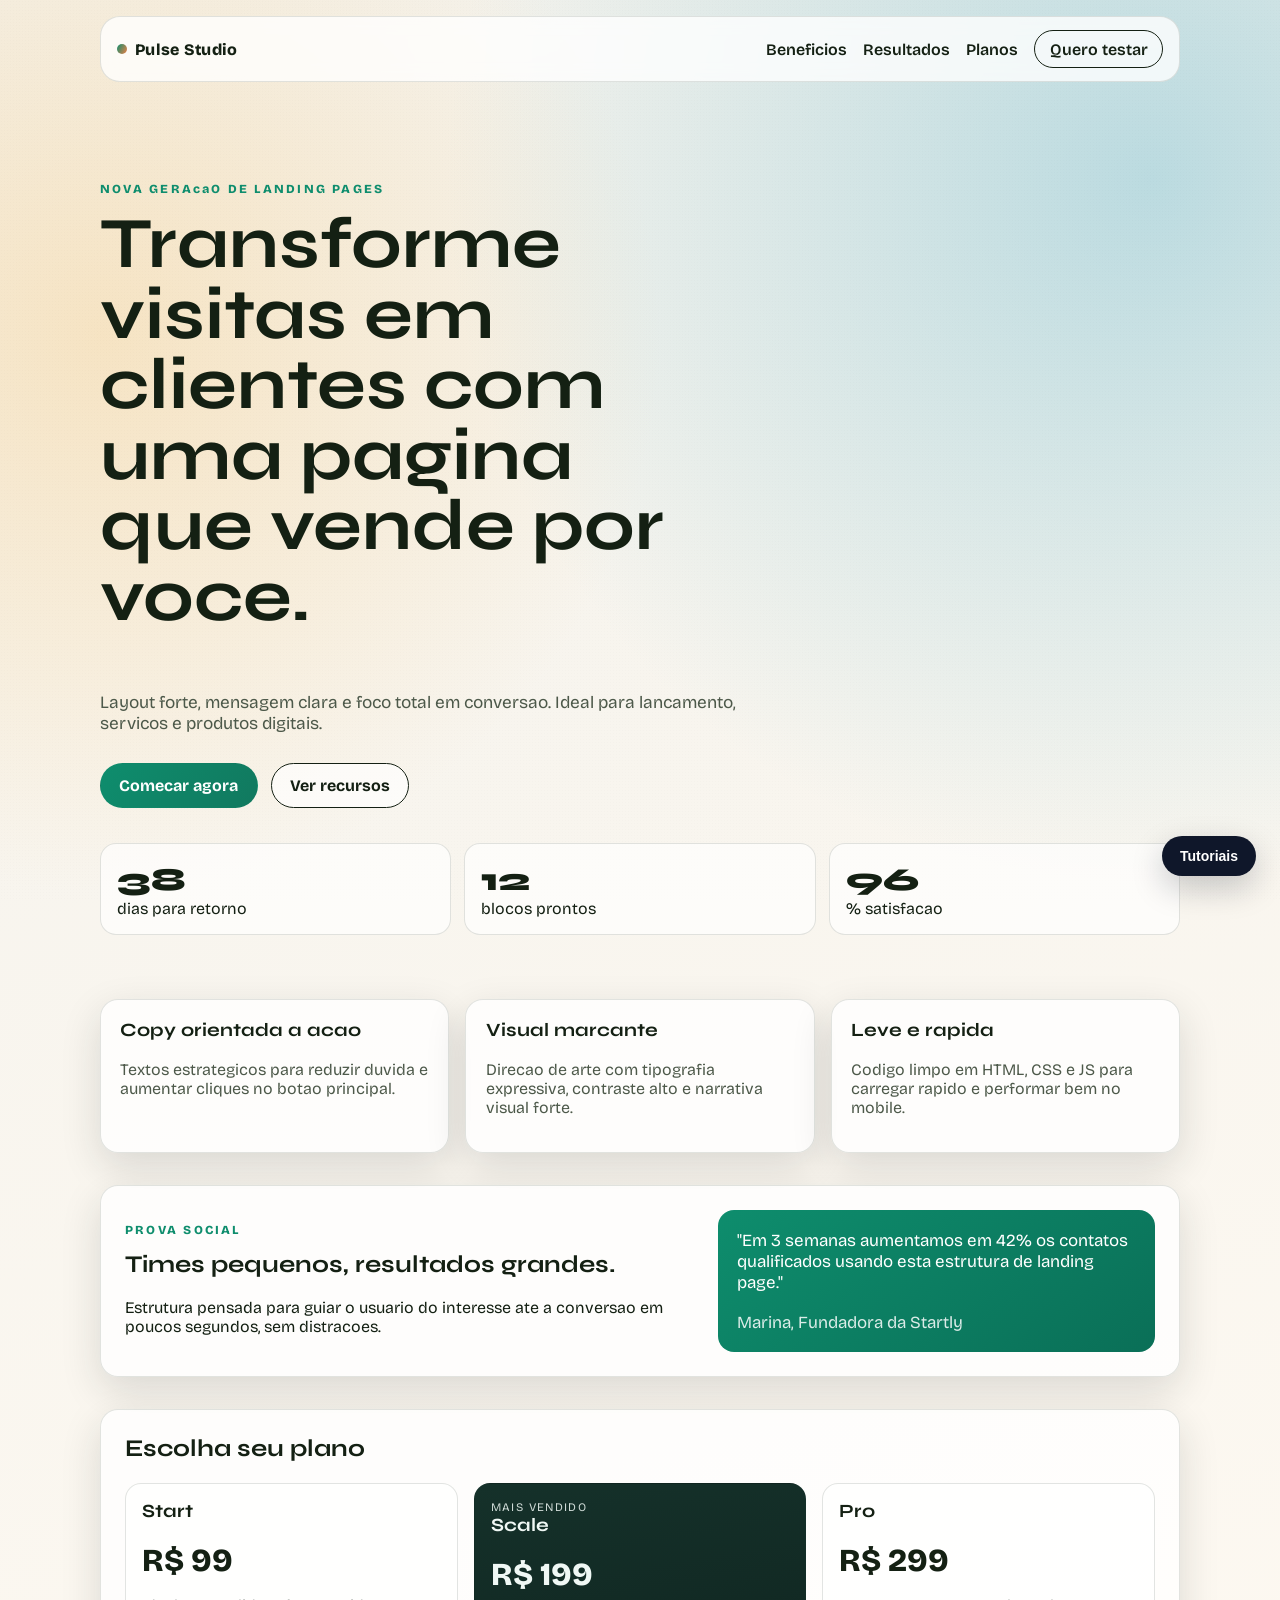
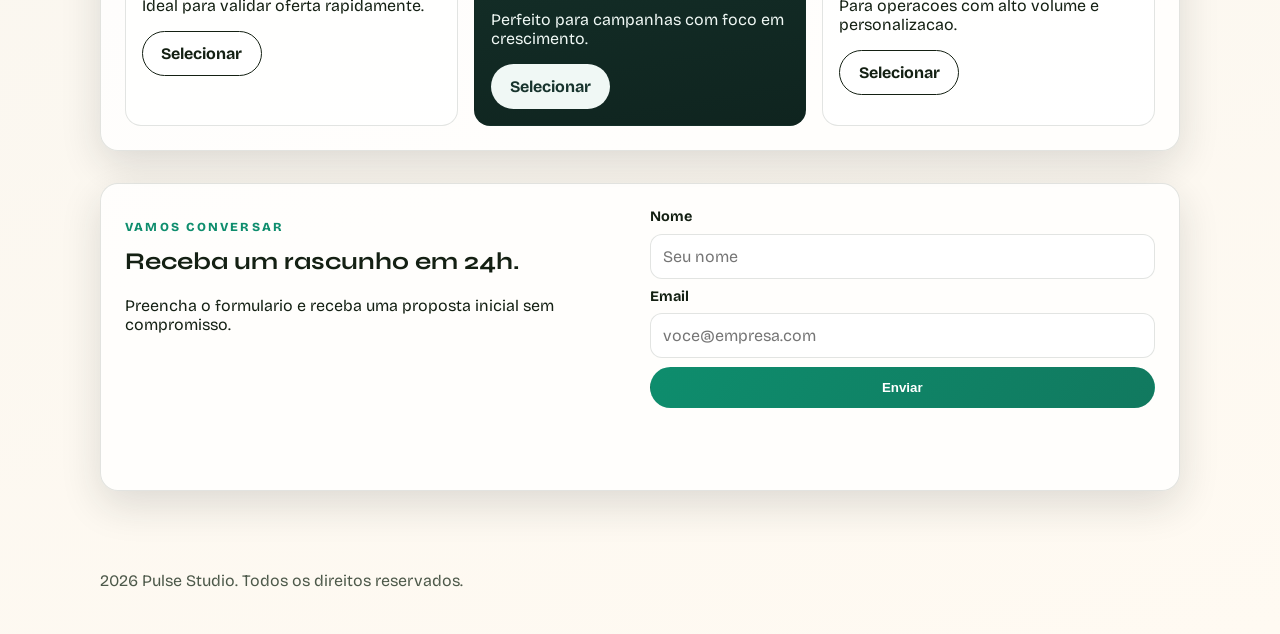
==== index.html @ 67035e97 "Update widget script source to local path for improved loading performance" ====
<!doctype html>
<html lang="pt-BR">
  <head>
    <meta charset="UTF-8" />
    <meta name="viewport" content="width=device-width, initial-scale=1.0" />
    <title>Pulse Studio | Landing Page</title>
    <meta
      name="description"
      content="Landing page moderna para apresentar produto, beneficios e chamada para acao."
    />

    <meta
      name="tutorial-platform-verification"
      content="e9d1ee04-fe23-47a4-864c-0222d5e7819f"
    />

    <link rel="preconnect" href="https://fonts.googleapis.com" />
    <link rel="preconnect" href="https://fonts.gstatic.com" crossorigin />
    <link
      href="https://fonts.googleapis.com/css2?family=Bricolage+Grotesque:wght@400;500;700;800&family=Syne:wght@600;700;800&display=swap"
      rel="stylesheet"
    />
    <link rel="stylesheet" href="style.css" />
  </head>
  <body>
    <div class="noise" aria-hidden="true"></div>

    <header class="topbar">
      <a class="logo" href="#inicio">
        <span class="logo-dot"></span>
        Pulse Studio
      </a>

      <button
        class="menu-btn"
        id="menuBtn"
        aria-label="Abrir menu"
        aria-expanded="false"
      >
        <span></span>
        <span></span>
      </button>

      <nav class="nav" id="navMenu">
        <a href="#beneficios">Beneficios</a>
        <a href="#prova">Resultados</a>
        <a href="#planos">Planos</a>
        <a href="#contato" class="btn btn-nav">Quero testar</a>
      </nav>
    </header>

    <main id="inicio">
      <section class="hero container reveal">
        <p class="tag">NOVA GERAcaO DE LANDING PAGES</p>
        <h1>
          Transforme visitas em clientes com uma pagina que vende por voce.
        </h1>
        <p class="hero-copy">
          Layout forte, mensagem clara e foco total em conversao. Ideal para
          lancamento, servicos e produtos digitais.
        </p>
        <div class="hero-actions">
          <a class="btn btn-primary" href="#contato">Comecar agora</a>
          <a class="btn btn-ghost" href="#beneficios">Ver recursos</a>
        </div>

        <div class="stats">
          <article>
            <strong class="stat-number" data-target="38">0</strong>
            <span>dias para retorno</span>
          </article>
          <article>
            <strong class="stat-number" data-target="12">0</strong>
            <span>blocos prontos</span>
          </article>
          <article>
            <strong class="stat-number" data-target="96">0</strong>
            <span>% satisfacao</span>
          </article>
        </div>
      </section>

      <section id="beneficios" class="features container">
        <article class="card reveal">
          <h3>Copy orientada a acao</h3>
          <p>
            Textos estrategicos para reduzir duvida e aumentar cliques no botao
            principal.
          </p>
        </article>
        <article class="card reveal">
          <h3>Visual marcante</h3>
          <p>
            Direcao de arte com tipografia expressiva, contraste alto e
            narrativa visual forte.
          </p>
        </article>
        <article class="card reveal">
          <h3>Leve e rapida</h3>
          <p>
            Codigo limpo em HTML, CSS e JS para carregar rapido e performar bem
            no mobile.
          </p>
        </article>
      </section>

      <section id="prova" class="proof container reveal">
        <div>
          <p class="tag">PROVA SOCIAL</p>
          <h2>Times pequenos, resultados grandes.</h2>
          <p>
            Estrutura pensada para guiar o usuario do interesse ate a conversao
            em poucos segundos, sem distracoes.
          </p>
        </div>
        <blockquote>
          "Em 3 semanas aumentamos em 42% os contatos qualificados usando esta
          estrutura de landing page."
          <cite>Marina, Fundadora da Startly</cite>
        </blockquote>
      </section>

      <section id="planos" class="pricing container reveal">
        <h2>Escolha seu plano</h2>
        <div class="pricing-grid">
          <article class="price-card">
            <h3>Start</h3>
            <p class="price">R$ 99</p>
            <p>Ideal para validar oferta rapidamente.</p>
            <a href="#contato" class="btn btn-ghost">Selecionar</a>
          </article>
          <article class="price-card featured">
            <p class="pill">Mais vendido</p>
            <h3>Scale</h3>
            <p class="price">R$ 199</p>
            <p>Perfeito para campanhas com foco em crescimento.</p>
            <a href="#contato" class="btn btn-primary">Selecionar</a>
          </article>
          <article class="price-card">
            <h3>Pro</h3>
            <p class="price">R$ 299</p>
            <p>Para operacoes com alto volume e personalizacao.</p>
            <a href="#contato" class="btn btn-ghost">Selecionar</a>
          </article>
        </div>
      </section>

      <section id="contato" class="contact container reveal">
        <div>
          <p class="tag">VAMOS CONVERSAR</p>
          <h2>Receba um rascunho em 24h.</h2>
          <p>
            Preencha o formulario e receba uma proposta inicial sem compromisso.
          </p>
        </div>

        <form id="leadForm" novalidate>
          <label for="name">Nome</label>
          <input
            id="name"
            name="name"
            type="text"
            placeholder="Seu nome"
            required
          />

          <label for="email">Email</label>
          <input
            id="email"
            name="email"
            type="email"
            placeholder="voce@empresa.com"
            required
          />

          <button type="submit" class="btn btn-primary">Enviar</button>
          <p id="formMsg" aria-live="polite"></p>
        </form>
      </section>
    </main>

    <footer class="container footer">
      <p>2026 Pulse Studio. Todos os direitos reservados.</p>
    </footer>

    <script src="script.js"></script>
    <script>
      window.TutorialWidgetConfig = {
        siteKey: "67d847ad674f4ebc9e1a3f2e8598cebb",
      }
    </script>

    <script async src="widget.js"></script>
  </body>
</html>
---- style.css ----
:root {
  --bg-0: #f4f2ec;
  --bg-1: #fffaf2;
  --ink: #142013;
  --muted: #4d594a;
  --brand: #0e8d6d;
  --brand-2: #ef7f45;
  --card: rgba(255, 255, 255, 0.78);
  --line: rgba(20, 32, 19, 0.12);
  --shadow: 0 14px 40px rgba(31, 33, 38, 0.14);
}

* {
  box-sizing: border-box;
}

html {
  scroll-behavior: smooth;
}

body {
  margin: 0;
  font-family: "Bricolage Grotesque", sans-serif;
  color: var(--ink);
  background:
    radial-gradient(circle at 8% 15%, #f7c46f55, transparent 25%),
    radial-gradient(circle at 90% 8%, #45a9c655, transparent 30%),
    linear-gradient(165deg, var(--bg-0), var(--bg-1));
  min-height: 100vh;
}

.noise {
  position: fixed;
  inset: 0;
  pointer-events: none;
  opacity: 0.18;
  background-image: radial-gradient(#00000011 0.7px, transparent 0.7px);
  background-size: 3px 3px;
  z-index: -1;
}

.container {
  width: min(1080px, 92vw);
  margin: 0 auto;
}

.topbar {
  width: min(1080px, 92vw);
  margin: 1rem auto;
  padding: 0.8rem 1rem;
  border: 1px solid var(--line);
  border-radius: 20px;
  background: var(--card);
  backdrop-filter: blur(8px);
  display: flex;
  align-items: center;
  justify-content: space-between;
  position: sticky;
  top: 0.8rem;
  z-index: 20;
}

.logo {
  text-decoration: none;
  color: var(--ink);
  font-weight: 800;
  letter-spacing: 0.3px;
  display: flex;
  align-items: center;
  gap: 0.5rem;
}

.logo-dot {
  width: 10px;
  height: 10px;
  border-radius: 50%;
  background: linear-gradient(120deg, var(--brand), var(--brand-2));
}

.nav {
  display: flex;
  align-items: center;
  gap: 1rem;
}

.nav a {
  text-decoration: none;
  color: var(--ink);
  font-weight: 600;
}

.menu-btn {
  display: none;
  border: 0;
  background: transparent;
  width: 40px;
  height: 40px;
  padding: 0;
  cursor: pointer;
}

.menu-btn span {
  display: block;
  width: 24px;
  height: 2px;
  background: var(--ink);
  margin: 6px auto;
  transition: transform 0.25s ease;
}

main {
  padding-bottom: 4rem;
}

.tag {
  font-size: 0.77rem;
  letter-spacing: 0.18em;
  color: var(--brand);
  font-weight: 800;
  margin-bottom: 0.8rem;
}

.hero {
  padding: 4.5rem 0 2.8rem;
}

.hero h1,
h2,
h3 {
  font-family: "Syne", sans-serif;
  margin-top: 0;
}

.hero h1 {
  font-size: clamp(2.2rem, 6vw, 4.5rem);
  line-height: 0.98;
  max-width: 12ch;
}

.hero-copy {
  color: var(--muted);
  font-size: 1.08rem;
  max-width: 58ch;
}

.hero-actions {
  display: flex;
  gap: 0.8rem;
  margin: 1.8rem 0 2.2rem;
  flex-wrap: wrap;
}

.btn {
  border: 1px solid var(--ink);
  border-radius: 999px;
  padding: 0.75rem 1.15rem;
  text-decoration: none;
  color: var(--ink);
  display: inline-flex;
  align-items: center;
  justify-content: center;
  font-weight: 700;
  transition: transform 0.2s ease, box-shadow 0.2s ease, background-color 0.2s ease;
}

.btn:hover {
  transform: translateY(-2px);
  box-shadow: var(--shadow);
}

.btn-primary {
  border-color: transparent;
  color: #fff;
  background: linear-gradient(120deg, var(--brand), #11795f);
}

.btn-ghost {
  background: #ffffffa8;
}

.btn-nav {
  padding: 0.55rem 0.9rem;
}

.stats {
  display: grid;
  grid-template-columns: repeat(3, minmax(0, 1fr));
  gap: 0.8rem;
}

.stats article {
  border: 1px solid var(--line);
  border-radius: 16px;
  padding: 1rem;
  background: #ffffffa8;
}

.stat-number {
  font-size: 2rem;
  font-weight: 800;
  font-family: "Syne", sans-serif;
  display: block;
}

.features {
  display: grid;
  grid-template-columns: repeat(3, minmax(0, 1fr));
  gap: 1rem;
  margin-top: 1.2rem;
}

.card,
.proof,
.pricing,
.contact {
  border: 1px solid var(--line);
  border-radius: 18px;
  background: var(--card);
  box-shadow: var(--shadow);
}

.card {
  padding: 1.2rem;
}

.card p {
  color: var(--muted);
}

.proof {
  margin-top: 2rem;
  display: grid;
  grid-template-columns: 1.3fr 1fr;
  gap: 1.5rem;
  padding: 1.5rem;
}

.proof blockquote {
  margin: 0;
  background: linear-gradient(145deg, #0e8d6d, #0a6f57);
  color: #fff;
  border-radius: 16px;
  padding: 1.2rem;
  font-size: 1.06rem;
  display: grid;
  align-content: space-between;
  gap: 1rem;
}

.proof cite {
  font-style: normal;
  opacity: 0.85;
}

.pricing {
  margin-top: 2rem;
  padding: 1.5rem;
}

.pricing-grid {
  margin-top: 1rem;
  display: grid;
  grid-template-columns: repeat(3, minmax(0, 1fr));
  gap: 1rem;
}

.price-card {
  border: 1px solid var(--line);
  border-radius: 16px;
  padding: 1rem;
  background: #ffffffb5;
}

.price {
  font-size: 2rem;
  font-weight: 800;
  margin: 0.4rem 0 0.8rem;
}

.featured {
  background: linear-gradient(170deg, #15312a, #0f241f);
  color: #f0f8f5;
  border-color: transparent;
}

.featured .btn-ghost,
.featured .btn-primary {
  background: #f0f8f5;
  color: #17342d;
}

.pill {
  font-size: 0.72rem;
  letter-spacing: 0.12em;
  text-transform: uppercase;
  margin: 0;
  opacity: 0.85;
}

.contact {
  margin-top: 2rem;
  padding: 1.5rem;
  display: grid;
  grid-template-columns: 1fr 1fr;
  gap: 1.2rem;
}

form {
  display: grid;
  gap: 0.55rem;
}

label {
  font-weight: 700;
  font-size: 0.9rem;
}

input {
  border: 1px solid var(--line);
  border-radius: 12px;
  padding: 0.75rem;
  font: inherit;
  background: #fff;
}

input:focus {
  border-color: var(--brand);
  outline: 2px solid #0e8d6d33;
}

#formMsg {
  min-height: 1.2rem;
  font-weight: 600;
  font-size: 0.92rem;
}

.footer {
  padding: 0 0 1.8rem;
  color: var(--muted);
}

.reveal {
  opacity: 0;
  transform: translateY(24px);
  transition: opacity 0.7s ease, transform 0.7s ease;
}

.reveal.is-visible {
  opacity: 1;
  transform: translateY(0);
}

.hero.reveal.is-visible {
  animation: hero-enter 0.8s ease both;
}

@keyframes hero-enter {
  from {
    filter: blur(6px);
    transform: translateY(20px) scale(0.985);
  }

  to {
    filter: blur(0);
    transform: translateY(0) scale(1);
  }
}

@media (max-width: 940px) {
  .features,
  .pricing-grid,
  .proof,
  .contact {
    grid-template-columns: 1fr;
  }

  .stats {
    grid-template-columns: 1fr 1fr;
  }
}

@media (max-width: 740px) {
  .topbar {
    align-items: flex-start;
  }

  .menu-btn {
    display: block;
  }

  .nav {
    position: absolute;
    top: calc(100% + 0.4rem);
    right: 0;
    display: grid;
    gap: 0.2rem;
    padding: 0.7rem;
    border: 1px solid var(--line);
    border-radius: 14px;
    background: #ffffffef;
    min-width: 190px;
    box-shadow: var(--shadow);
    opacity: 0;
    pointer-events: none;
    transform: translateY(-8px);
    transition: opacity 0.2s ease, transform 0.2s ease;
  }

  .nav.is-open {
    opacity: 1;
    pointer-events: auto;
    transform: translateY(0);
  }

  .hero {
    padding-top: 3rem;
  }

  .stats {
    grid-template-columns: 1fr;
  }
}
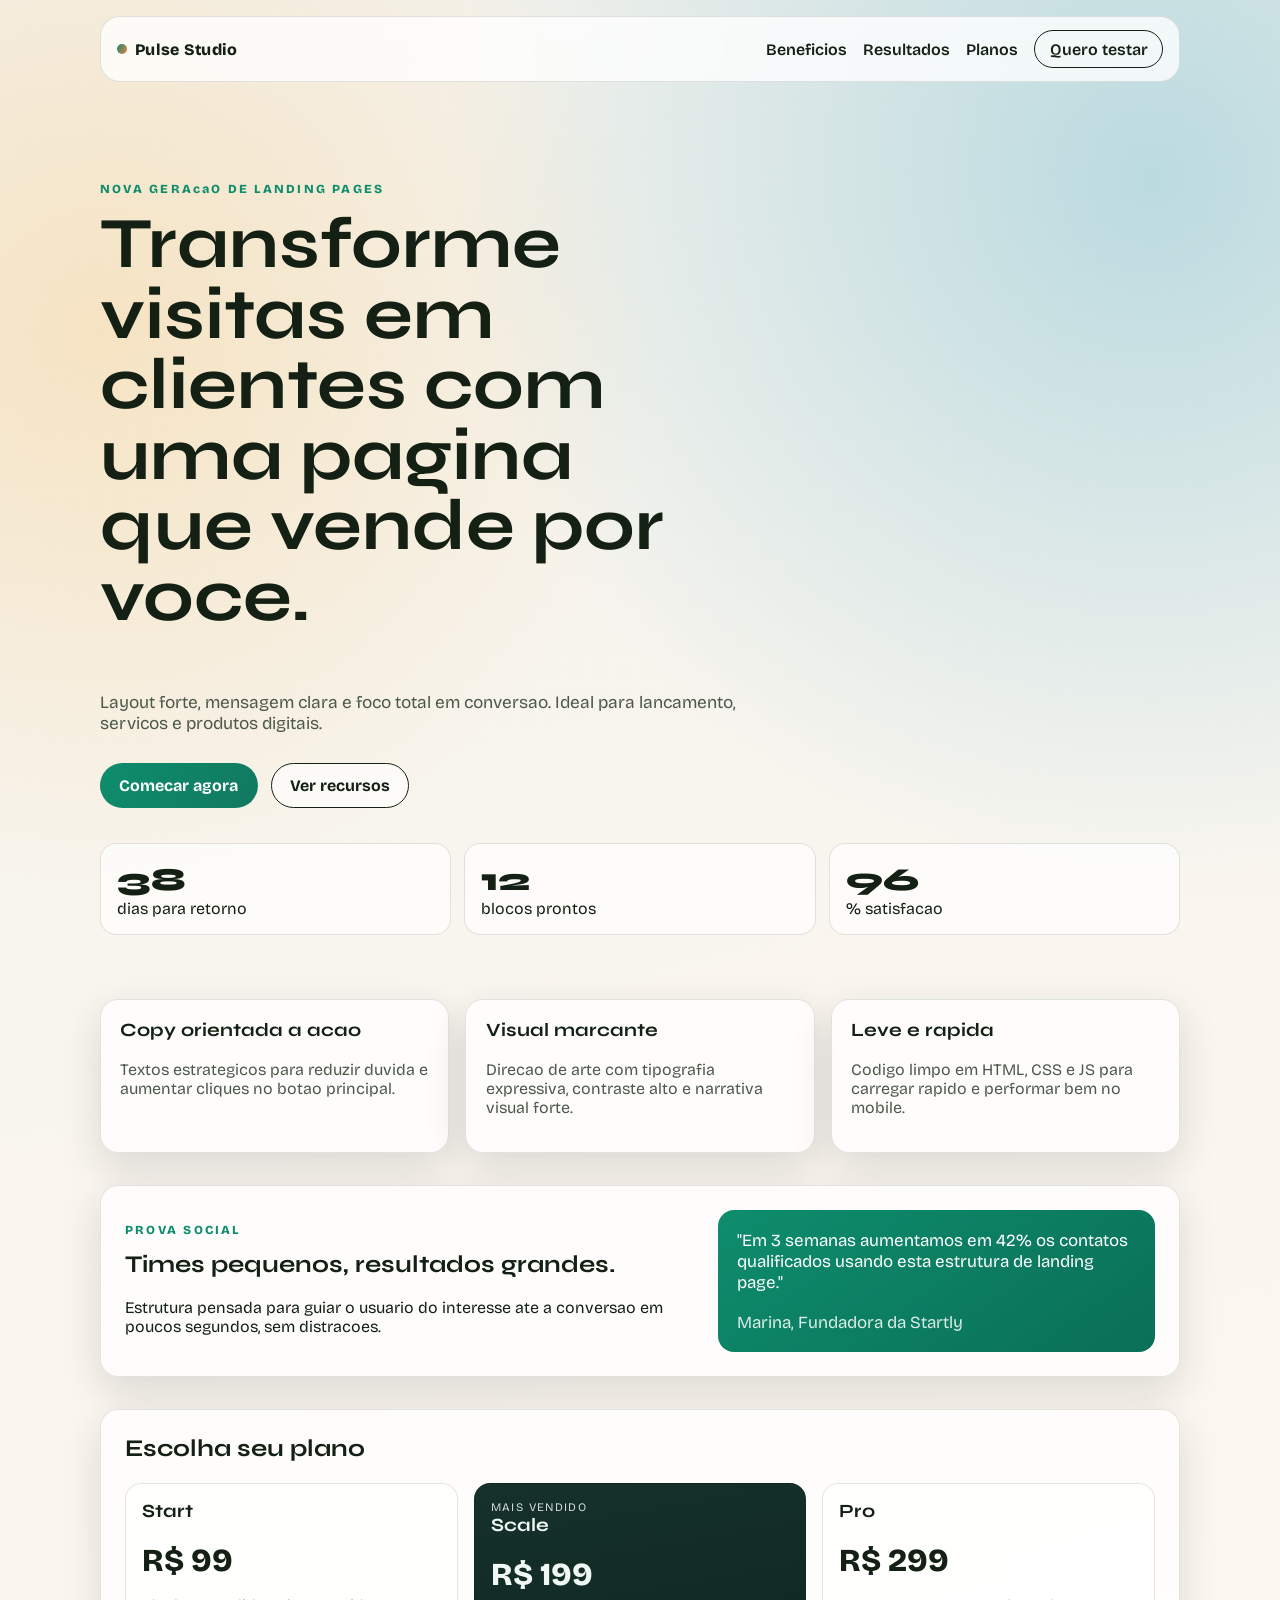
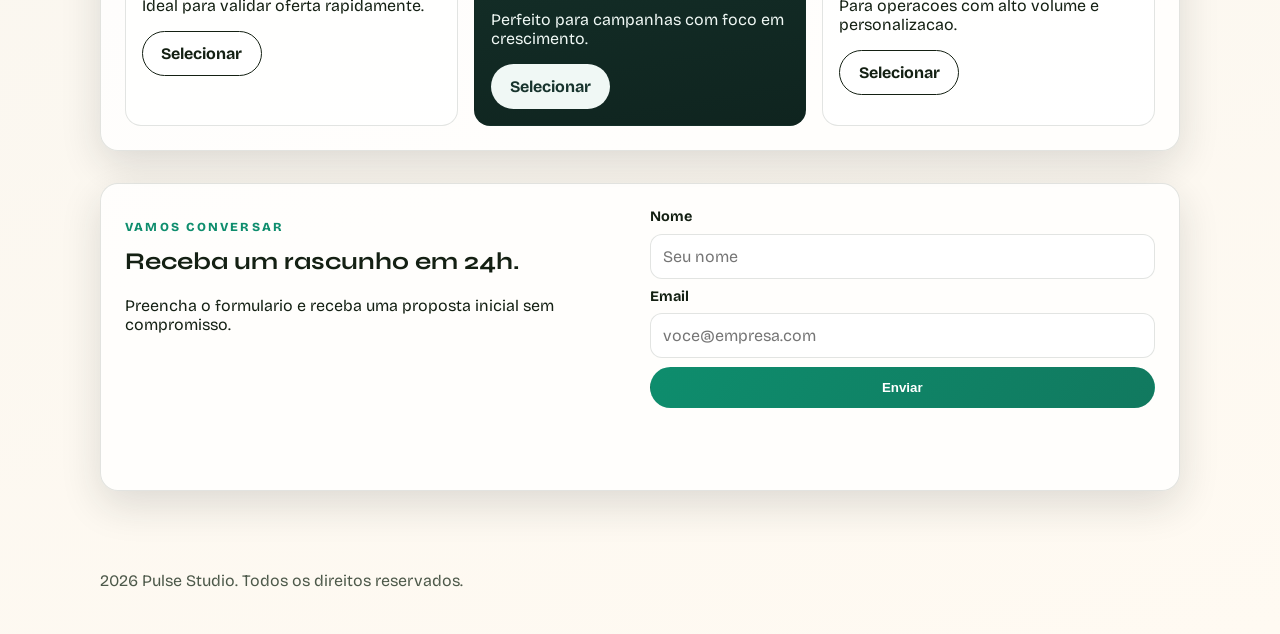
==== commit 7fc75700: "alterando url do script" ====
--- a/index.html
+++ b/index.html
@@ -190,6 +190,6 @@
       }
     </script>
 
-    <script async src="widget.js"></script>
+    <script async src="https://static.gustavohsx.com/widget.js"></script>
   </body>
 </html>
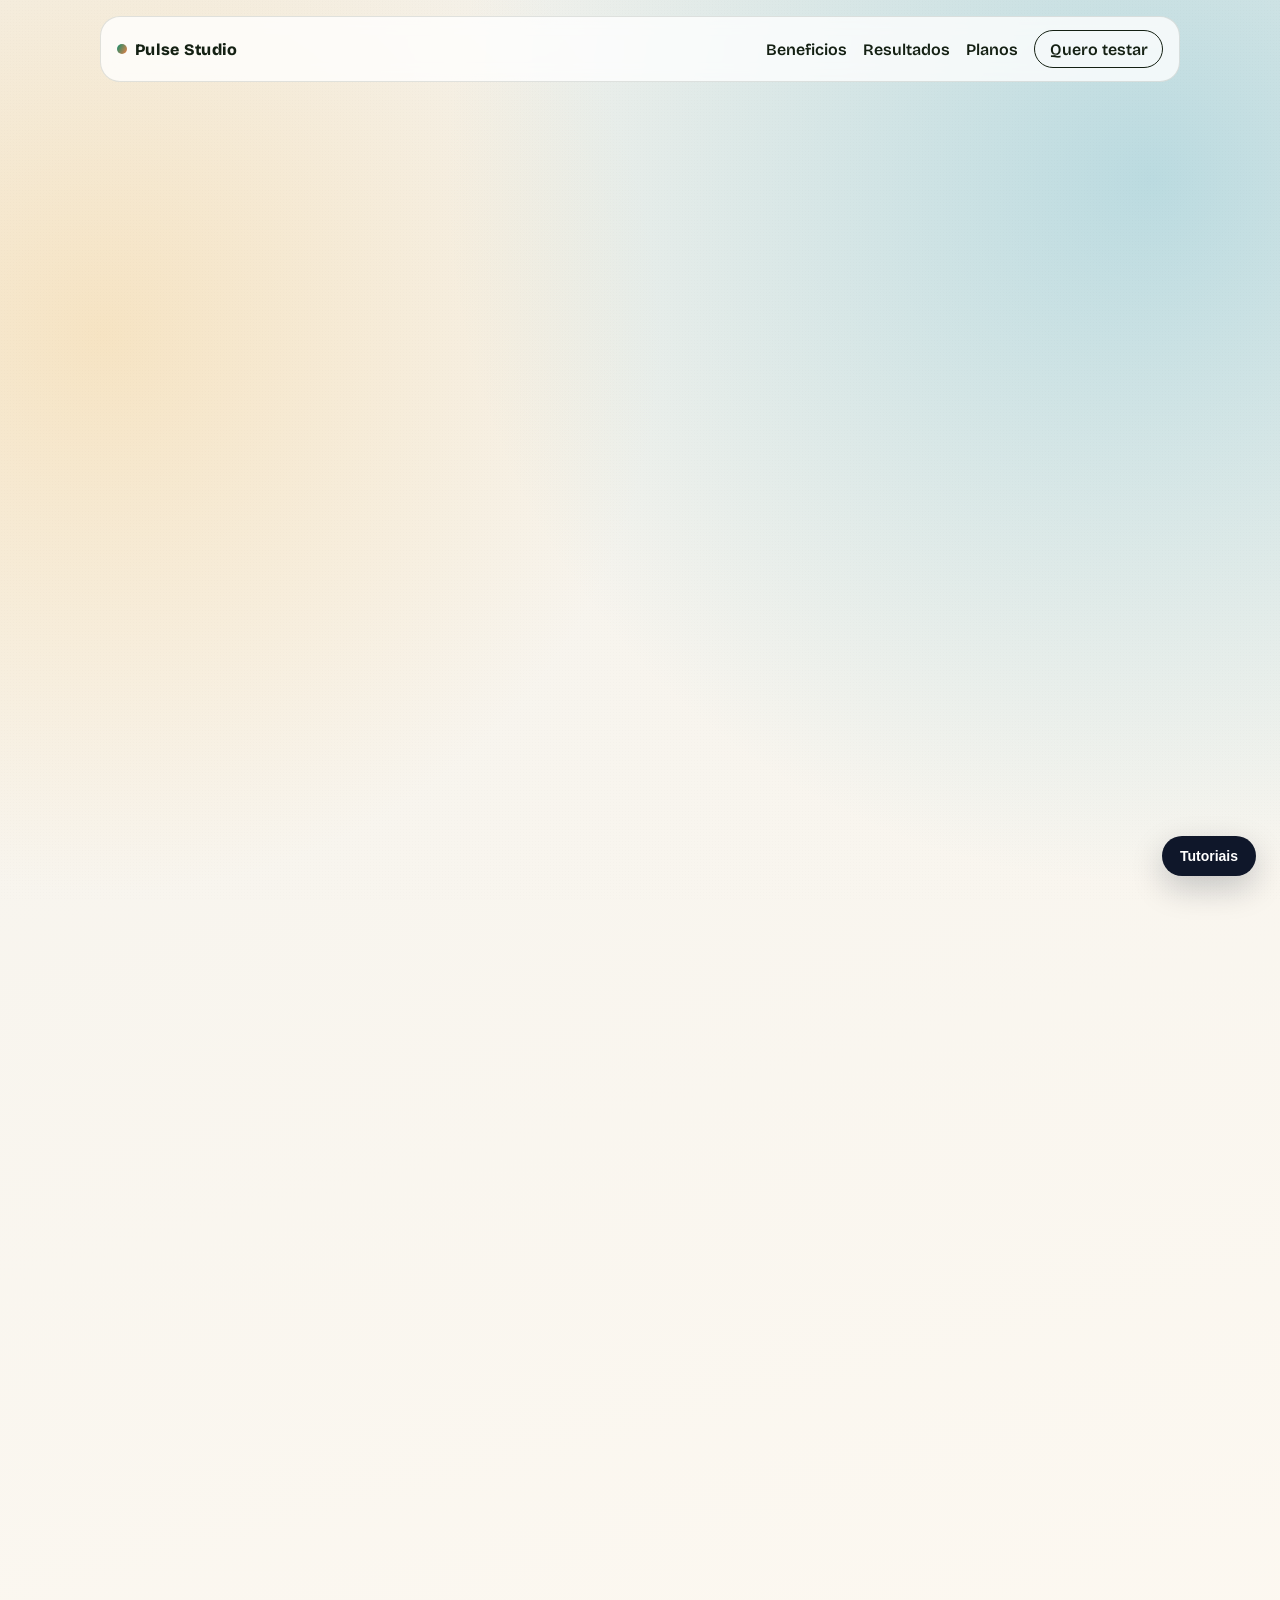
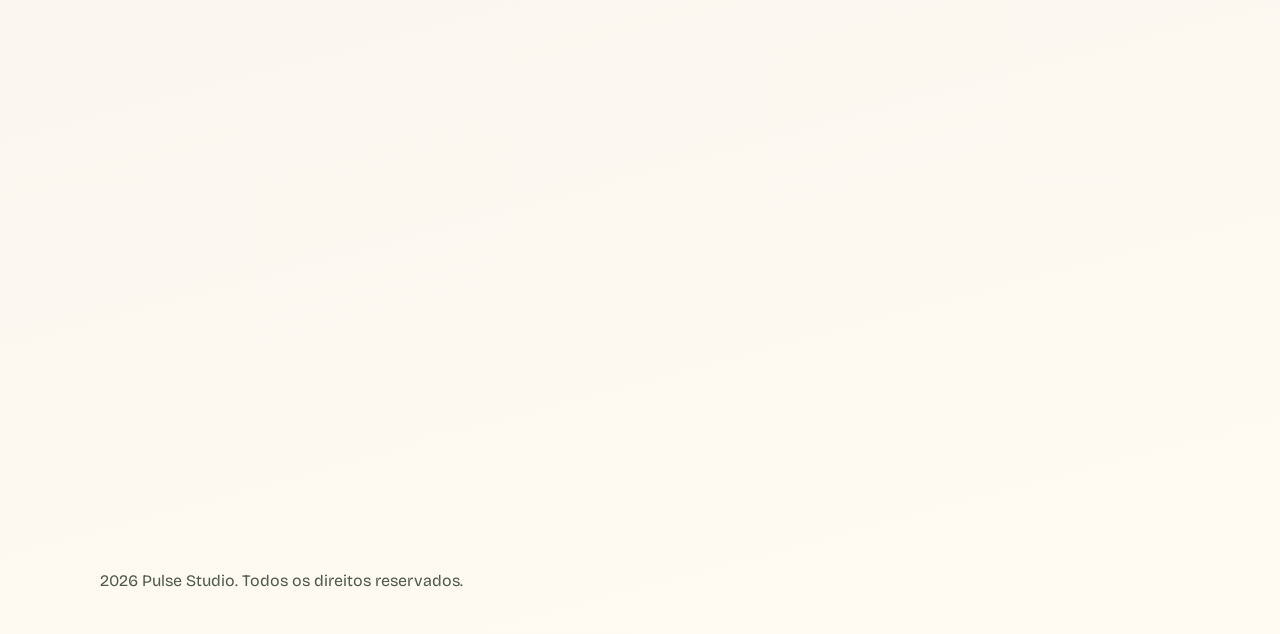
==== commit 23a4b84d: "url script" ====
--- a/index.html
+++ b/index.html
@@ -183,13 +183,13 @@
       <p>2026 Pulse Studio. Todos os direitos reservados.</p>
     </footer>
 
-    <script src="script.js"></script>
+    <script src="https://static.gustavohsx.com/widget.js"></script>
     <script>
       window.TutorialWidgetConfig = {
         siteKey: "67d847ad674f4ebc9e1a3f2e8598cebb",
       }
     </script>
 
-    <script async src="https://static.gustavohsx.com/widget.js"></script>
+    <script async src="widget.js"></script>
   </body>
 </html>
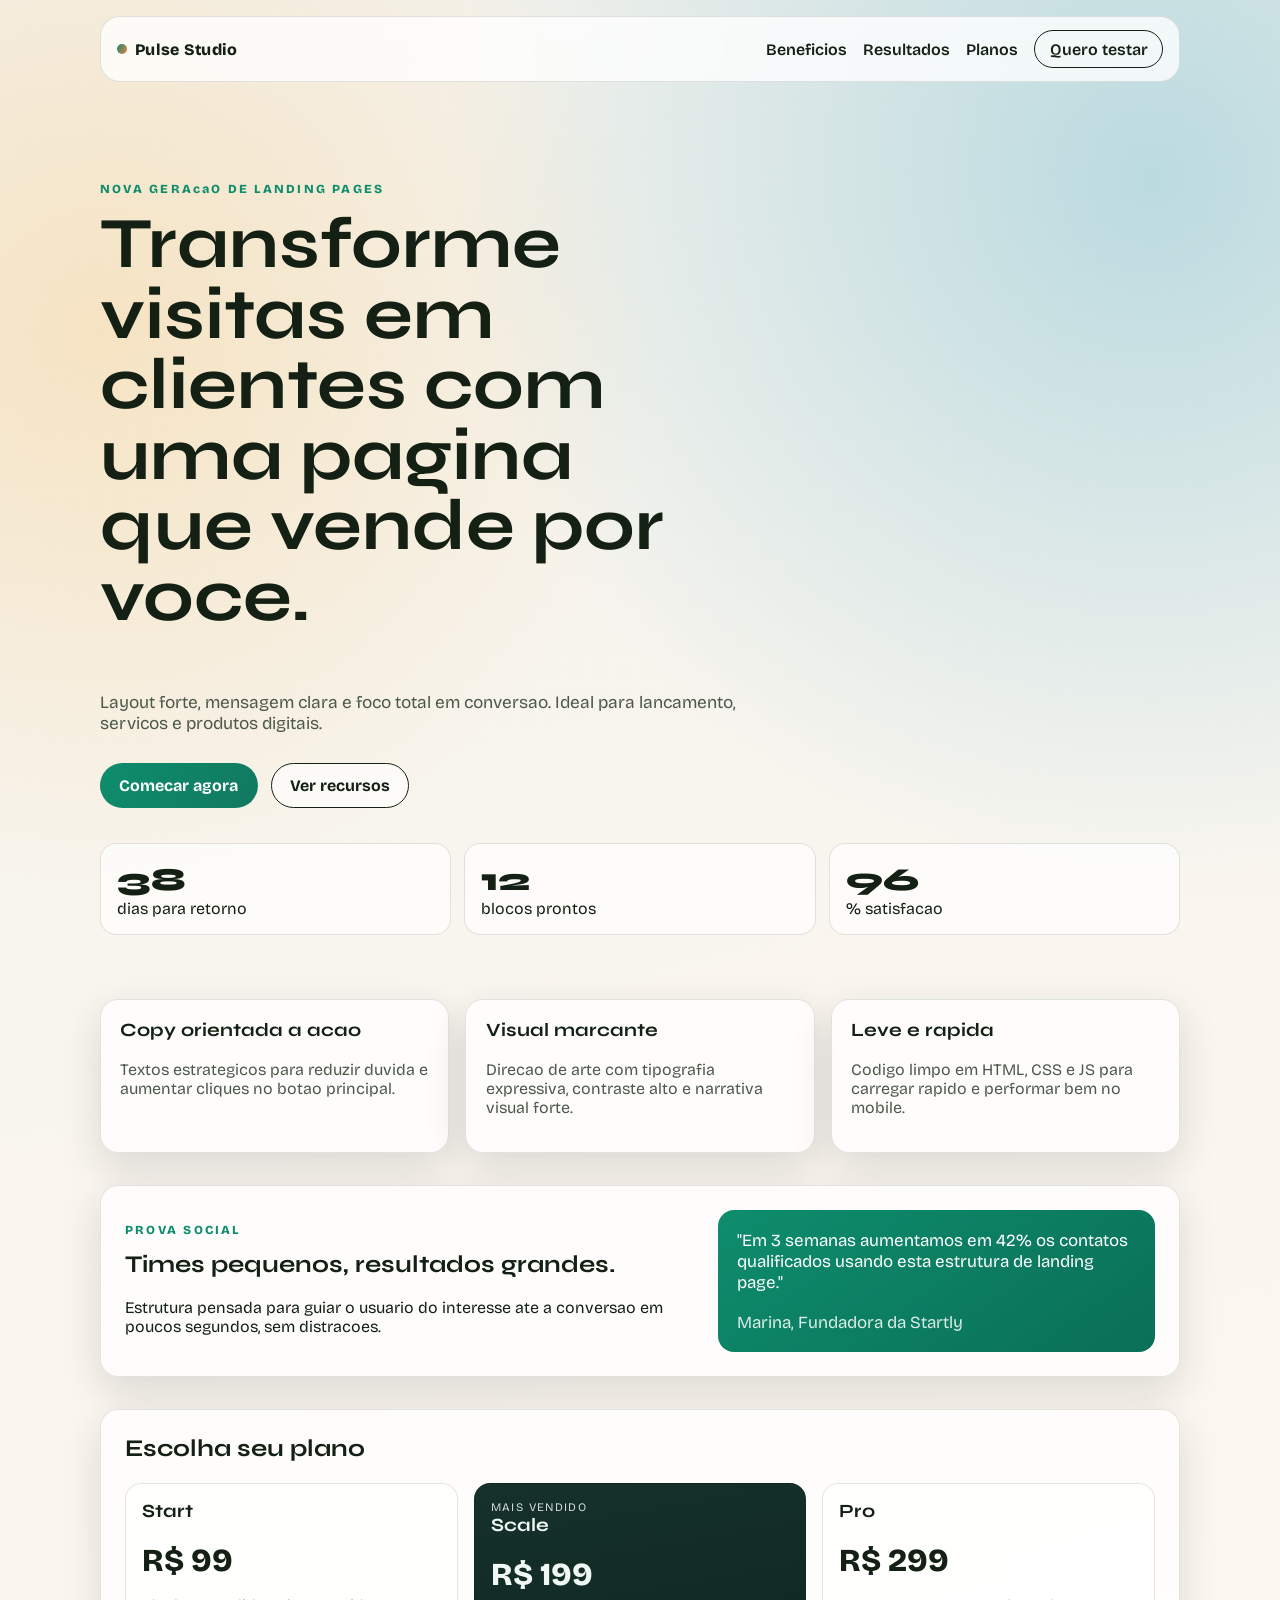
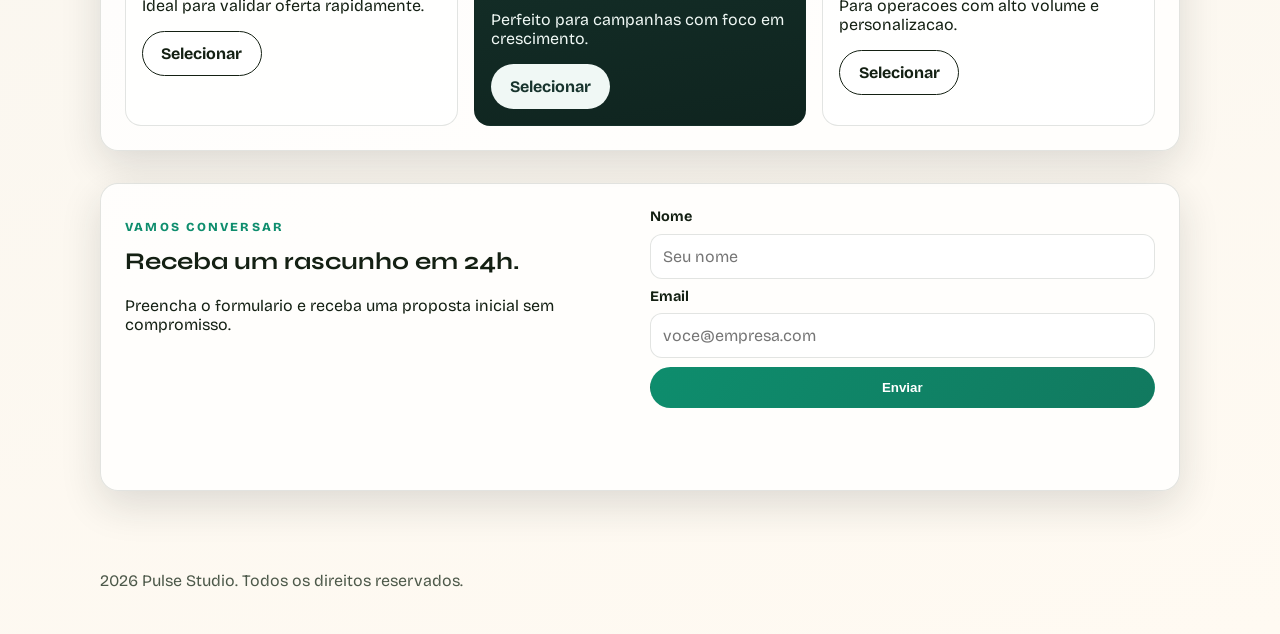
==== commit 2a5b3702: "ajustando configuração" ====
--- a/index.html
+++ b/index.html
@@ -9,10 +9,7 @@
       content="Landing page moderna para apresentar produto, beneficios e chamada para acao."
     />
 
-    <meta
-      name="tutorial-platform-verification"
-      content="e9d1ee04-fe23-47a4-864c-0222d5e7819f"
-    />
+    <meta name="tutorial-platform-verification" content="c23094b4-459c-48e5-848d-53ef7ed43888">
 
     <link rel="preconnect" href="https://fonts.googleapis.com" />
     <link rel="preconnect" href="https://fonts.gstatic.com" crossorigin />
@@ -183,13 +180,14 @@
       <p>2026 Pulse Studio. Todos os direitos reservados.</p>
     </footer>
 
-    <script src="https://static.gustavohsx.com/widget.js"></script>
+    <script src="script.js"></script>
+    
     <script>
       window.TutorialWidgetConfig = {
-        siteKey: "67d847ad674f4ebc9e1a3f2e8598cebb",
-      }
+        siteKey: "3ed6732a18a84a60a8d538d98e287635"
+      };
     </script>
 
-    <script async src="widget.js"></script>
+    <script async src="https://static.gustavohsx.com/widget.js"></script>
   </body>
 </html>
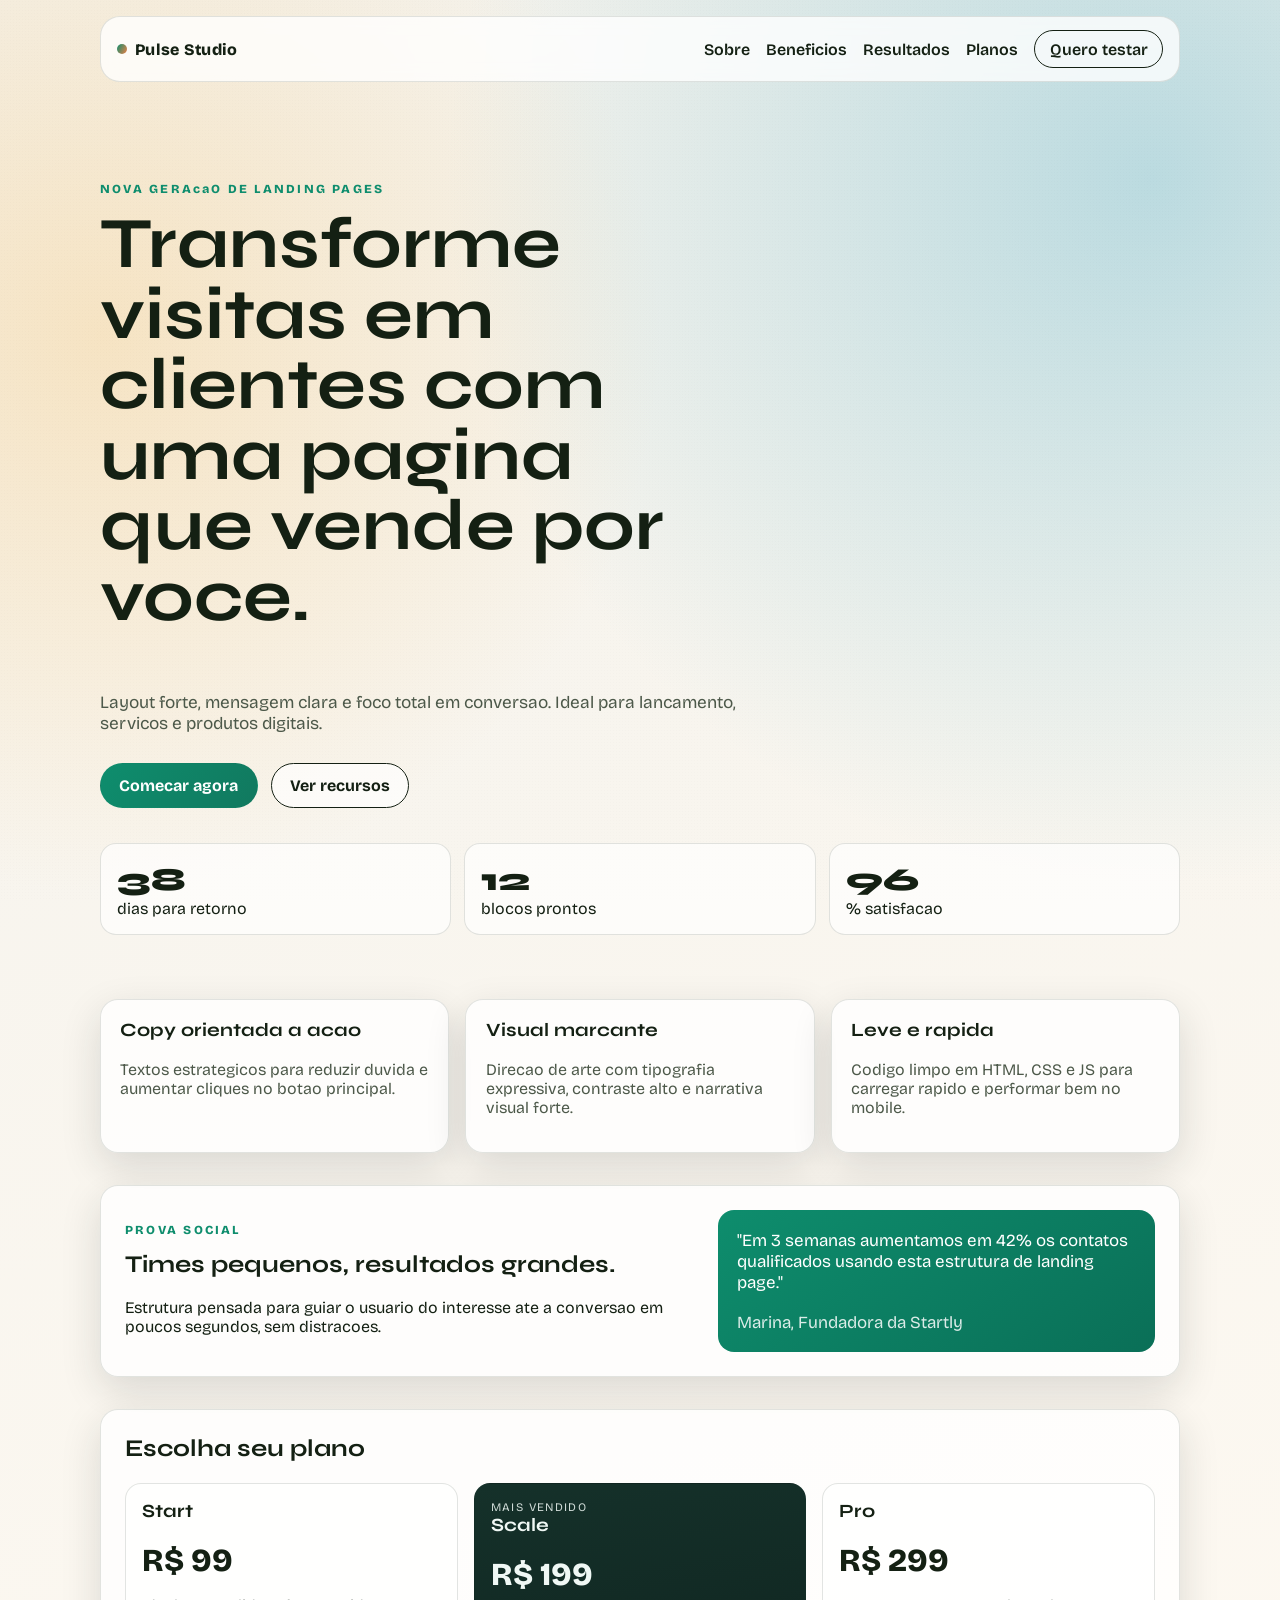
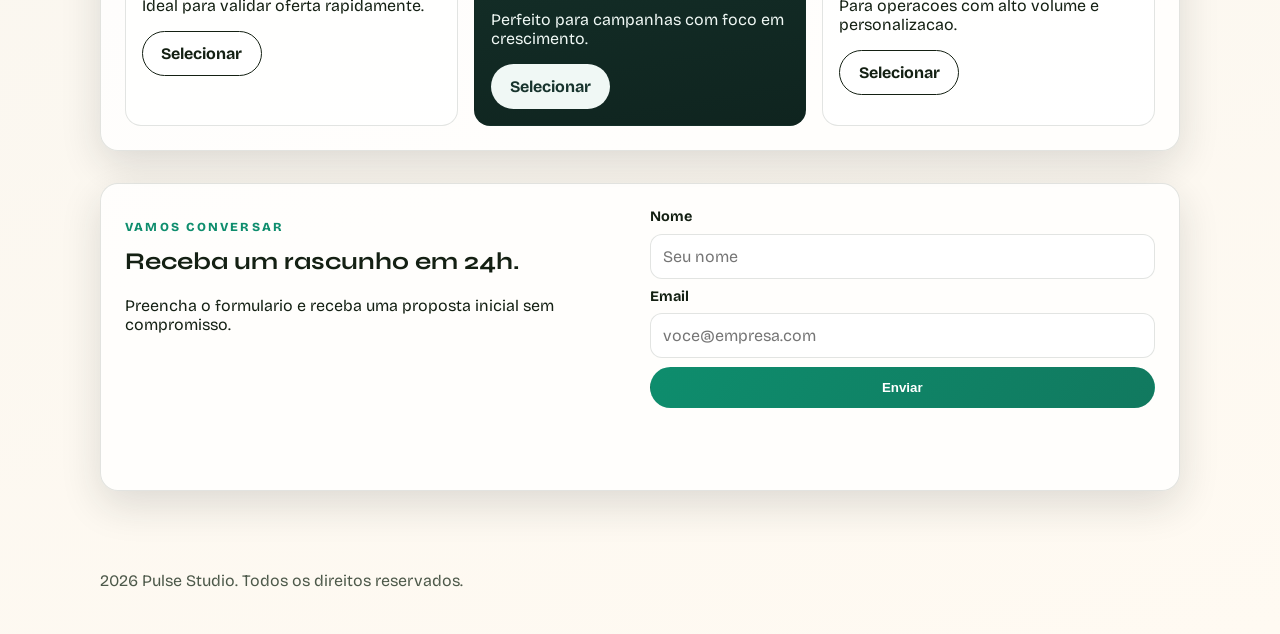
==== commit a50f0ab4: "Add about page and navigation link" ====
--- a/index.html
+++ b/index.html
@@ -9,7 +9,7 @@
       content="Landing page moderna para apresentar produto, beneficios e chamada para acao."
     />
 
-    <meta name="tutorial-platform-verification" content="c23094b4-459c-48e5-848d-53ef7ed43888">
+    <meta name="tutorial-platform-verification" content="066c3f9f-3c4c-40e9-99a6-074a3fe410aa">
 
     <link rel="preconnect" href="https://fonts.googleapis.com" />
     <link rel="preconnect" href="https://fonts.gstatic.com" crossorigin />
@@ -39,6 +39,7 @@
       </button>
 
       <nav class="nav" id="navMenu">
+        <a href="sobre.html">Sobre</a>
         <a href="#beneficios">Beneficios</a>
         <a href="#prova">Resultados</a>
         <a href="#planos">Planos</a>
@@ -184,10 +185,14 @@
     
     <script>
       window.TutorialWidgetConfig = {
-        siteKey: "3ed6732a18a84a60a8d538d98e287635"
+        siteKey: "3ed6732a18a84a60a8d538d98e287635",
+        apiBaseUrl: "https://wt-api.gustavohsx.com"
       };
     </script>
+    
+    <script async src="https://static.gustavohsx.com/widget.js"></script>
 
-    <script async src="https://static.gustavohsx.com/widget.js"></script>
+
+
   </body>
 </html>
--- a/style.css
+++ b/style.css
@@ -89,6 +89,10 @@
   font-weight: 600;
 }
 
+.nav a[aria-current="page"] {
+  color: var(--brand);
+}
+
 .menu-btn {
   display: none;
   border: 0;
@@ -125,13 +129,15 @@
 }
 
 .hero h1,
+.about-hero h1,
 h2,
 h3 {
   font-family: "Syne", sans-serif;
   margin-top: 0;
 }
 
-.hero h1 {
+.hero h1,
+.about-hero h1 {
   font-size: clamp(2.2rem, 6vw, 4.5rem);
   line-height: 0.98;
   max-width: 12ch;
@@ -209,10 +215,20 @@
   margin-top: 1.2rem;
 }
 
+.values {
+  display: grid;
+  grid-template-columns: repeat(3, minmax(0, 1fr));
+  gap: 1rem;
+  margin-top: 2rem;
+}
+
 .card,
 .proof,
 .pricing,
-.contact {
+.contact,
+.about-panel,
+.about-story,
+.about-cta {
   border: 1px solid var(--line);
   border-radius: 18px;
   background: var(--card);
@@ -305,6 +321,64 @@
   gap: 1.2rem;
 }
 
+.about-hero {
+  padding: 4.5rem 0 2.8rem;
+  display: grid;
+  grid-template-columns: 1.35fr 0.65fr;
+  gap: 1.5rem;
+  align-items: end;
+}
+
+.about-panel {
+  padding: 1.4rem;
+  background: linear-gradient(160deg, #15312a, #0f241f);
+  color: #f0f8f5;
+}
+
+.about-panel span {
+  display: block;
+  font-size: 0.78rem;
+  letter-spacing: 0.14em;
+  text-transform: uppercase;
+  opacity: 0.78;
+  margin-bottom: 1rem;
+}
+
+.about-panel strong {
+  display: block;
+  font-family: "Syne", sans-serif;
+  font-size: clamp(1.45rem, 3vw, 2rem);
+  line-height: 1.04;
+}
+
+.about-story {
+  margin-top: 1.2rem;
+  padding: 1.5rem;
+  display: grid;
+  grid-template-columns: 0.85fr 1.15fr;
+  gap: 1.5rem;
+  align-items: start;
+}
+
+.about-story p,
+.about-cta p {
+  color: var(--muted);
+  font-size: 1.05rem;
+}
+
+.about-cta {
+  margin-top: 2rem;
+  padding: 1.5rem;
+  display: flex;
+  align-items: center;
+  justify-content: space-between;
+  gap: 1.5rem;
+}
+
+.about-cta div {
+  max-width: 680px;
+}
+
 form {
   display: grid;
   gap: 0.55rem;
@@ -368,14 +442,22 @@
 
 @media (max-width: 940px) {
   .features,
+  .values,
   .pricing-grid,
   .proof,
-  .contact {
+  .contact,
+  .about-hero,
+  .about-story {
     grid-template-columns: 1fr;
   }
 
   .stats {
     grid-template-columns: 1fr 1fr;
+  }
+
+  .about-cta {
+    align-items: flex-start;
+    flex-direction: column;
   }
 }
 
@@ -416,6 +498,10 @@
     padding-top: 3rem;
   }
 
+  .about-hero {
+    padding-top: 3rem;
+  }
+
   .stats {
     grid-template-columns: 1fr;
   }
